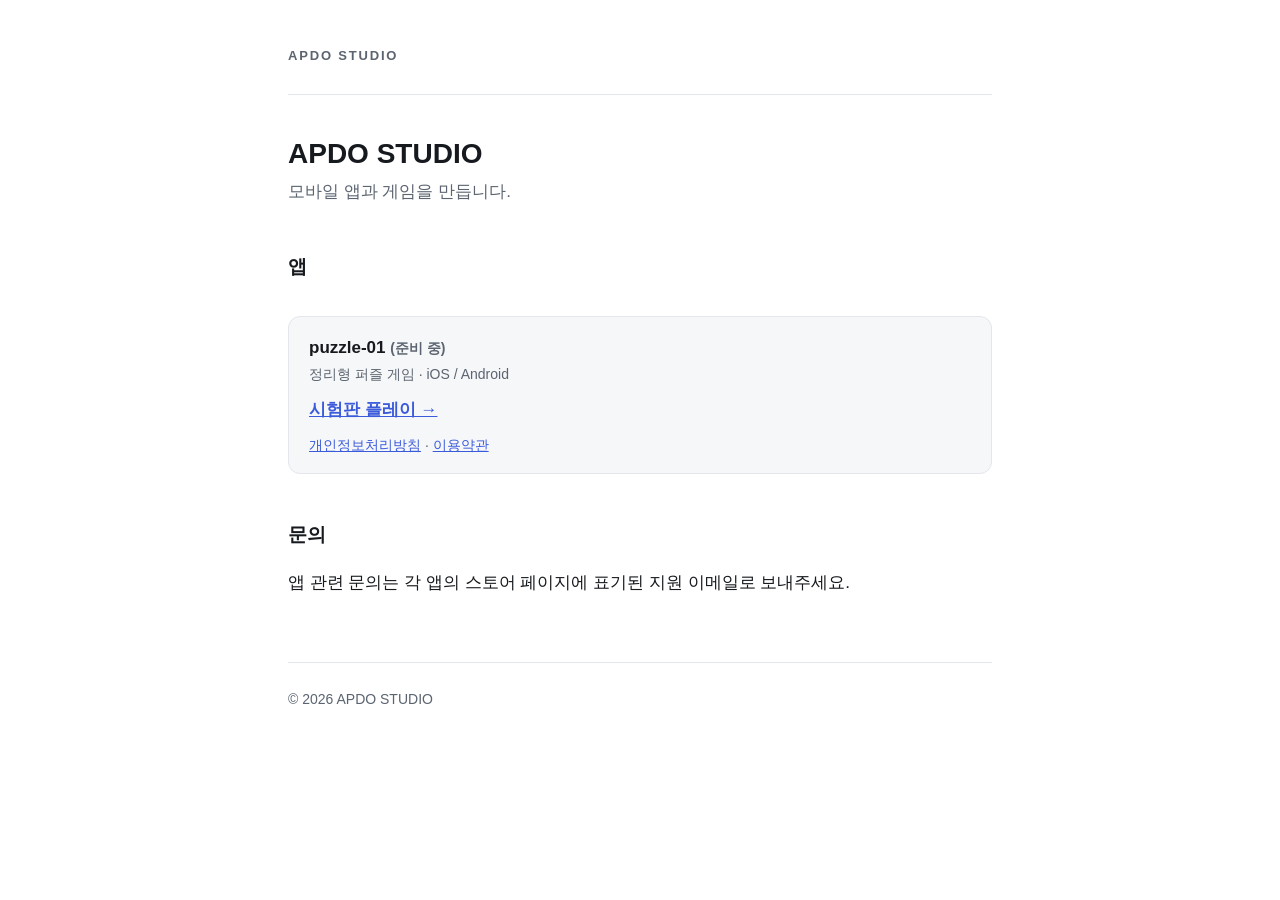
==== index.html @ ef026fdd "공개 페이지 — 정책 문서 + 동글동글 시험판 시험판을 2026-08-28 상태로 갱신했다.  이번에 바뀐 것 - 집으면 친구가 통 아래로 내려가던 것을 고쳤다 (투자자 지적) -" ====
<!doctype html>
<html lang="ko">
<head>
<meta charset="utf-8">
<meta name="viewport" content="width=device-width, initial-scale=1">
<title>APDO STUDIO</title>
<meta name="description" content="APDO STUDIO — 모바일 앱과 게임을 만드는 1인 스튜디오.">
<link rel="stylesheet" href="assets/style.css">
</head>
<body>
<div class="wrap">
  <header class="site"><a class="brand" href="/">APDO STUDIO</a></header>

  <h1>APDO STUDIO</h1>
  <p class="lede">모바일 앱과 게임을 만듭니다.</p>

  <h2>앱</h2>
  <ul class="apps">
    <li>
      <div class="name">puzzle-01 <span class="state">(준비 중)</span></div>
      <div class="state">정리형 퍼즐 게임 · iOS / Android</div>
      <div style="margin-top:.5rem"><a href="play/puzzle-01/"><strong>시험판 플레이 →</strong></a></div>
      <div class="state" style="margin-top:.5rem"><a href="privacy/puzzle-01.html">개인정보처리방침</a> · <a href="terms/puzzle-01.html">이용약관</a></div>
    </li>
  </ul>

  <h2>문의</h2>
  <p>앱 관련 문의는 각 앱의 스토어 페이지에 표기된 지원 이메일로 보내주세요.</p>

  <footer class="site">© 2026 APDO STUDIO</footer>
</div>
</body>
</html>
---- assets/style.css ----
/* APDO STUDIO 웹 공통 스타일
   빌드 도구 없음 — HTML/CSS만. 어디에든(정적 호스팅·nginx·S3) 그대로 올라간다. */

:root {
  --bg: #ffffff;
  --surface: #f6f7f9;
  --border: #e3e6ea;
  --text: #16191d;
  --muted: #5b6470;
  --accent: #3b5bdb;
  --maxw: 44rem;
}

@media (prefers-color-scheme: dark) {
  :root {
    --bg: #14161a;
    --surface: #1c1f24;
    --border: #2c3037;
    --text: #e8eaed;
    --muted: #9aa3af;
    --accent: #8aa4ff;
  }
}

* { box-sizing: border-box; }

html { -webkit-text-size-adjust: 100%; }

body {
  margin: 0;
  padding: 0 1.25rem 5rem;
  background: var(--bg);
  color: var(--text);
  font-family: -apple-system, BlinkMacSystemFont, "Apple SD Gothic Neo",
    "Pretendard", "Noto Sans KR", "Malgun Gothic", sans-serif;
  font-size: 17px;
  line-height: 1.75;
  word-break: keep-all;
  overflow-wrap: anywhere;
}

.wrap { max-width: var(--maxw); margin: 0 auto; }

header.site {
  padding: 2.5rem 0 1.5rem;
  border-bottom: 1px solid var(--border);
  margin-bottom: 2.5rem;
}

header.site a.brand {
  font-size: 0.8125rem;
  letter-spacing: 0.14em;
  text-transform: uppercase;
  color: var(--muted);
  text-decoration: none;
  font-weight: 600;
}

h1 { font-size: 1.75rem; line-height: 1.35; margin: 0.5rem 0 0.25rem; }
h2 { font-size: 1.1875rem; margin: 2.75rem 0 0.75rem; }
h3 { font-size: 1rem; margin: 1.75rem 0 0.5rem; }

.lede { color: var(--muted); margin: 0 0 2rem; }
.updated { color: var(--muted); font-size: 0.875rem; }

a { color: var(--accent); }
a:hover { text-decoration: none; }

.card {
  background: var(--surface);
  border: 1px solid var(--border);
  border-radius: 12px;
  padding: 1rem 1.25rem;
  margin: 1.25rem 0;
}

.card strong { display: block; margin-bottom: 0.25rem; }

table {
  width: 100%;
  border-collapse: collapse;
  margin: 1rem 0;
  font-size: 0.9375rem;
}
.table-scroll { overflow-x: auto; }
th, td {
  text-align: left;
  padding: 0.625rem 0.75rem;
  border-bottom: 1px solid var(--border);
  vertical-align: top;
}
th { color: var(--muted); font-weight: 600; white-space: nowrap; }

ul { padding-left: 1.25rem; }
li { margin: 0.375rem 0; }

.apps { list-style: none; padding: 0; margin: 2rem 0; }
.apps li {
  border: 1px solid var(--border);
  border-radius: 12px;
  padding: 1rem 1.25rem;
  margin: 0.75rem 0;
  background: var(--surface);
}
.apps .name { font-weight: 600; }
.apps .state { color: var(--muted); font-size: 0.875rem; }

footer.site {
  margin-top: 4rem;
  padding-top: 1.5rem;
  border-top: 1px solid var(--border);
  color: var(--muted);
  font-size: 0.875rem;
}
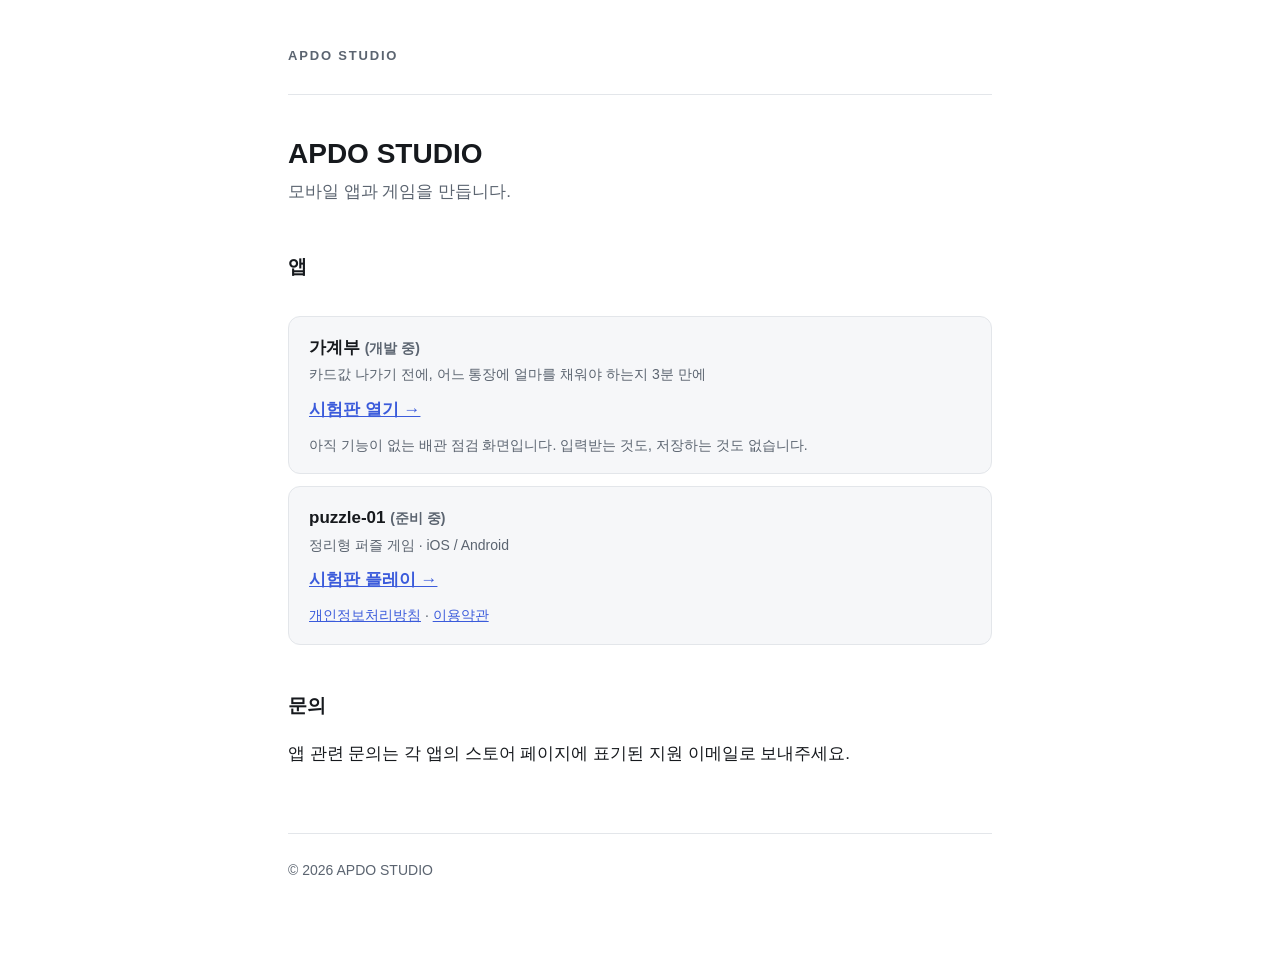
==== commit 3014d81a: "가계부 시험판 공개 — 투자자가 만질 수 있는 첫 주소 투자자 승인('올려') 후 공개. 사규 07 규칙 1 '배포가 첫 커밋'.  - play/moneybook/ : Flutte" ====
--- a/index.html
+++ b/index.html
@@ -17,6 +17,12 @@
   <h2>앱</h2>
   <ul class="apps">
     <li>
+      <div class="name">가계부 <span class="state">(개발 중)</span></div>
+      <div class="state">카드값 나가기 전에, 어느 통장에 얼마를 채워야 하는지 3분 만에</div>
+      <div style="margin-top:.5rem"><a href="play/moneybook/"><strong>시험판 열기 →</strong></a></div>
+      <div class="state" style="margin-top:.5rem">아직 기능이 없는 배관 점검 화면입니다. 입력받는 것도, 저장하는 것도 없습니다.</div>
+    </li>
+    <li>
       <div class="name">puzzle-01 <span class="state">(준비 중)</span></div>
       <div class="state">정리형 퍼즐 게임 · iOS / Android</div>
       <div style="margin-top:.5rem"><a href="play/puzzle-01/"><strong>시험판 플레이 →</strong></a></div>
